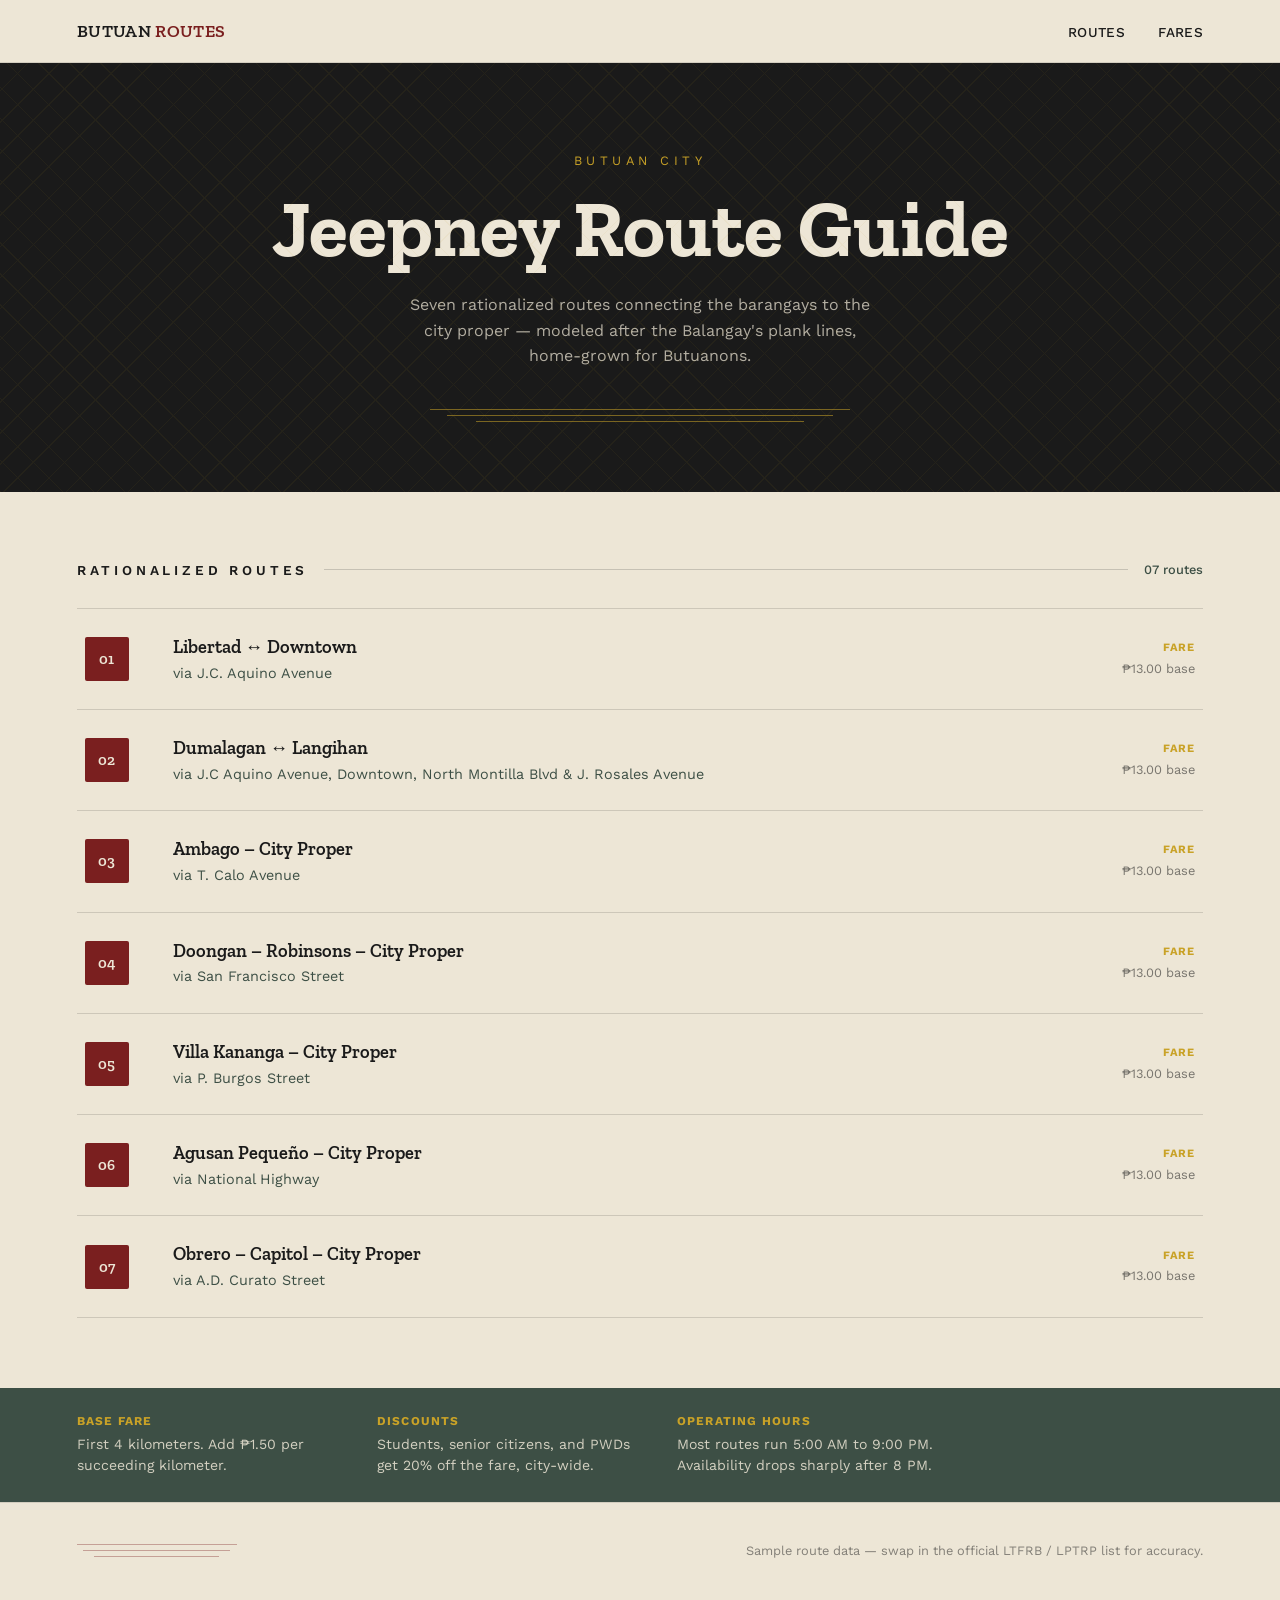
==== index.html @ 99d64521 "Update route info and directions Refresh the homepage and route pages with corrected route names, ro" ====
<!DOCTYPE html>
<html lang="en">
<head>
<meta charset="UTF-8">
<meta name="viewport" content="width=device-width, initial-scale=1.0">
<title>Butuan City — Jeepney Route Guide</title>
<link rel="preconnect" href="https://fonts.googleapis.com">
<link rel="preconnect" href="https://fonts.gstatic.com" crossorigin>
<link href="https://fonts.googleapis.com/css2?family=Zilla+Slab:wght@400;500;600;700&family=Work+Sans:wght@400;500;600&display=swap" rel="stylesheet">
<link rel="stylesheet" href="assets/style.css">
</head>
<body>

<header>
  <div class="brand">BUTUAN <span>ROUTES</span></div>
  <nav>
    <a href="#routes">Routes</a>
    <a href="#fares">Fares</a>
  </nav>
</header>

<section class="hero">
  <div class="weave"></div>
  <div class="eyebrow">Butuan City</div>
  <h1>Jeepney Route Guide</h1>
  <p>Seven rationalized routes connecting the barangays to the city proper — modeled after the Balangay's plank lines, home-grown for Butuanons.</p>
  <div class="plank-lines"><span></span><span></span><span></span></div>
</section>

<div class="section-label">
  <h2>Rationalized Routes</h2>
  <div class="rule"></div>
  <div class="count">07 routes</div>
</div>

<section class="routes" id="routes">
  <div class="route-list">

    <a class="route" href="routes/route-01.html">
      <div class="route-tag">01</div>
      <div class="route-name">Libertad ↔ Downtown
        <span class="via">via J.C. Aquino Avenue</span>
      </div>
      <div class="route-meta"><strong>Fare</strong>₱13.00 base</div>
    </a>

    <a class="route" href="routes/route-02.html">
      <div class="route-tag">02</div>
      <div class="route-name">Dumalagan ↔ Langihan
        <span class="via">via J.C Aquino Avenue, Downtown, North Montilla Blvd & J. Rosales Avenue</span>
      </div>
      <div class="route-meta"><strong>Fare</strong>₱13.00 base</div>
    </a>

    <div class="route">
      <div class="route-tag">03</div>
      <div class="route-name">Ambago – City Proper
        <span class="via">via T. Calo Avenue</span>
      </div>
      <div class="route-meta"><strong>Fare</strong>₱13.00 base</div>
    </div>

    <div class="route">
      <div class="route-tag">04</div>
      <div class="route-name">Doongan – Robinsons – City Proper
        <span class="via">via San Francisco Street</span>
      </div>
      <div class="route-meta"><strong>Fare</strong>₱13.00 base</div>
    </div>

    <div class="route">
      <div class="route-tag">05</div>
      <div class="route-name">Villa Kananga – City Proper
        <span class="via">via P. Burgos Street</span>
      </div>
      <div class="route-meta"><strong>Fare</strong>₱13.00 base</div>
    </div>

    <div class="route">
      <div class="route-tag">06</div>
      <div class="route-name">Agusan Pequeño – City Proper
        <span class="via">via National Highway</span>
      </div>
      <div class="route-meta"><strong>Fare</strong>₱13.00 base</div>
    </div>

    <div class="route">
      <div class="route-tag">07</div>
      <div class="route-name">Obrero – Capitol – City Proper
        <span class="via">via A.D. Curato Street</span>
      </div>
      <div class="route-meta"><strong>Fare</strong>₱13.00 base</div>
    </div>

  </div>
</section>

<section class="note-strip" id="fares">
  <div class="item">
    <strong>Base fare</strong>
    <p>First 4 kilometers. Add ₱1.50 per succeeding kilometer.</p>
  </div>
  <div class="item">
    <strong>Discounts</strong>
    <p>Students, senior citizens, and PWDs get 20% off the fare, city-wide.</p>
  </div>
  <div class="item">
    <strong>Operating hours</strong>
    <p>Most routes run 5:00 AM to 9:00 PM. Availability drops sharply after 8 PM.</p>
  </div>
</section>

<footer>
  <div class="plank-lines"><span></span><span></span><span></span></div>
  <p>Sample route data — swap in the official LTFRB / LPTRP list for accuracy.</p>
</footer>

</body>
</html>
---- assets/style.css ----
:root {
    --red: #7A1F1F;
    --gold: #C9A227;
    --black: #1A1A1A;
    --moss: #3D4F45;
    --cream: #EDE6D6;
    --cream-dim: #E3DAC6;
  }

  * { margin: 0; padding: 0; box-sizing: border-box; }

  html { scroll-behavior: smooth; }

  body {
    background: var(--cream);
    color: var(--black);
    font-family: 'Work Sans', sans-serif;
    -webkit-font-smoothing: antialiased;
  }

  h1, h2, h3 {
    font-family: 'Zilla Slab', serif;
  }

  /* ---------- plank line motif ---------- */
  .plank-lines {
    display: flex;
    flex-direction: column;
    gap: 5px;
    width: 100%;
  }
  .plank-lines span {
    display: block;
    height: 1px;
    background: currentColor;
    opacity: 0.35;
  }
  .plank-lines span:nth-child(2) { width: 92%; margin-left: 4%; }
  .plank-lines span:nth-child(3) { width: 78%; margin-left: 11%; }

  /* ---------- header ---------- */
  header {
    padding: 20px 6vw;
    display: flex;
    justify-content: space-between;
    align-items: center;
    border-bottom: 1px solid rgba(26,26,26,0.12);
  }
  .brand {
    font-family: 'Zilla Slab', serif;
    font-weight: 600;
    font-size: 1.1rem;
    letter-spacing: 0.02em;
  }
  .brand span { color: var(--red); }
  nav a {
    color: var(--black);
    text-decoration: none;
    font-size: 0.85rem;
    font-weight: 500;
    margin-left: 28px;
    letter-spacing: 0.03em;
    text-transform: uppercase;
  }

  /* ---------- hero ---------- */
  .hero {
    background: var(--black);
    color: var(--cream);
    padding: 90px 6vw 70px;
    text-align: center;
    position: relative;
    overflow: hidden;
  }
  .eyebrow {
    font-size: 0.8rem;
    letter-spacing: 0.35em;
    text-transform: uppercase;
    color: var(--gold);
    margin-bottom: 18px;
  }
  .hero h1 {
    font-size: clamp(2.4rem, 7vw, 5rem);
    font-weight: 700;
    line-height: 1.05;
    margin-bottom: 22px;
  }
  .hero p {
    max-width: 480px;
    margin: 0 auto 40px;
    color: rgba(237,230,214,0.72);
    font-size: 1rem;
    line-height: 1.6;
  }
  .hero .plank-lines {
    max-width: 420px;
    margin: 0 auto;
    color: var(--gold);
  }
  .hero .plank-lines span { opacity: 0.55; }

  /* subtle woven-pattern accent, drawn not photographed */
  .weave {
    position: absolute;
    inset: 0;
    opacity: 0.06;
    background-image: repeating-linear-gradient(45deg, var(--gold) 0, var(--gold) 1px, transparent 1px, transparent 22px),
                       repeating-linear-gradient(-45deg, var(--gold) 0, var(--gold) 1px, transparent 1px, transparent 22px);
    pointer-events: none;
  }

  /* ---------- section label ---------- */
  .section-label {
    display: flex;
    align-items: center;
    gap: 16px;
    padding: 0 6vw;
    margin: 70px 0 30px;
  }
  .section-label h2 {
    font-size: 0.85rem;
    letter-spacing: 0.28em;
    text-transform: uppercase;
    font-family: 'Work Sans', sans-serif;
    font-weight: 600;
    color: var(--black);
    white-space: nowrap;
  }
  .section-label .rule {
    height: 1px;
    background: rgba(26,26,26,0.18);
    flex: 1;
  }
  .section-label .count {
    font-size: 0.8rem;
    color: var(--moss);
    font-weight: 500;
    white-space: nowrap;
  }

  /* ---------- routes ---------- */
  .routes {
    padding: 0 6vw 30px;
  }
  .route-list {
    border-top: 1px solid rgba(26,26,26,0.15);
  }
  .route {
    display: grid;
    grid-template-columns: 64px 1fr auto;
    gap: 24px;
    align-items: center;
    padding: 26px 8px;
    border-bottom: 1px solid rgba(26,26,26,0.15);
    transition: background 0.15s ease;
    text-decoration: none;
    color: inherit;
  }
  .route:hover { background: rgba(122,31,31,0.04); }
  .route:hover .route-name { color: var(--red); }
  .route-tag {
    background: var(--red);
    color: var(--cream);
    font-family: 'Zilla Slab', serif;
    font-weight: 600;
    font-size: 0.95rem;
    width: 44px;
    height: 44px;
    display: flex;
    align-items: center;
    justify-content: center;
    border-radius: 2px;
  }
  .route-name {
    font-family: 'Zilla Slab', serif;
    font-size: 1.15rem;
    font-weight: 600;
    line-height: 1.35;
  }
  .route-name .via {
    font-family: 'Work Sans', sans-serif;
    font-weight: 400;
    font-size: 0.9rem;
    color: var(--moss);
    display: block;
    margin-top: 4px;
  }
  .route-meta {
    text-align: right;
    font-size: 0.8rem;
    color: rgba(26,26,26,0.55);
    line-height: 1.5;
    white-space: nowrap;
  }
  .route-meta strong {
    color: var(--gold);
    display: block;
    font-size: 0.7rem;
    letter-spacing: 0.08em;
    text-transform: uppercase;
    margin-bottom: 2px;
  }

  @media (max-width: 640px) {
    .route { grid-template-columns: 48px 1fr; }
    .route-meta { grid-column: 2; text-align: left; margin-top: 6px; }
  }

  /* ---------- fare note strip ---------- */
  .note-strip {
    background: var(--moss);
    color: var(--cream);
    padding: 26px 6vw;
    margin-top: 40px;
    display: flex;
    gap: 40px;
    flex-wrap: wrap;
  }
  .note-strip .item { max-width: 260px; }
  .note-strip .item strong {
    display: block;
    color: var(--gold);
    font-size: 0.75rem;
    letter-spacing: 0.1em;
    text-transform: uppercase;
    margin-bottom: 6px;
  }
  .note-strip .item p {
    font-size: 0.88rem;
    line-height: 1.5;
    color: rgba(237,230,214,0.85);
  }

  /* ---------- footer ---------- */
  footer {
    padding: 40px 6vw 50px;
    display: flex;
    justify-content: space-between;
    align-items: center;
    flex-wrap: wrap;
    gap: 12px;
    border-top: 1px solid rgba(26,26,26,0.12);
  }
  footer .plank-lines { max-width: 160px; color: var(--red); }
  footer p {
    font-size: 0.8rem;
    color: rgba(26,26,26,0.5);
  }

  :focus-visible {
    outline: 2px solid var(--red);
    outline-offset: 2px;
  }

  @media (prefers-reduced-motion: reduce) {
    html { scroll-behavior: auto; }
  }
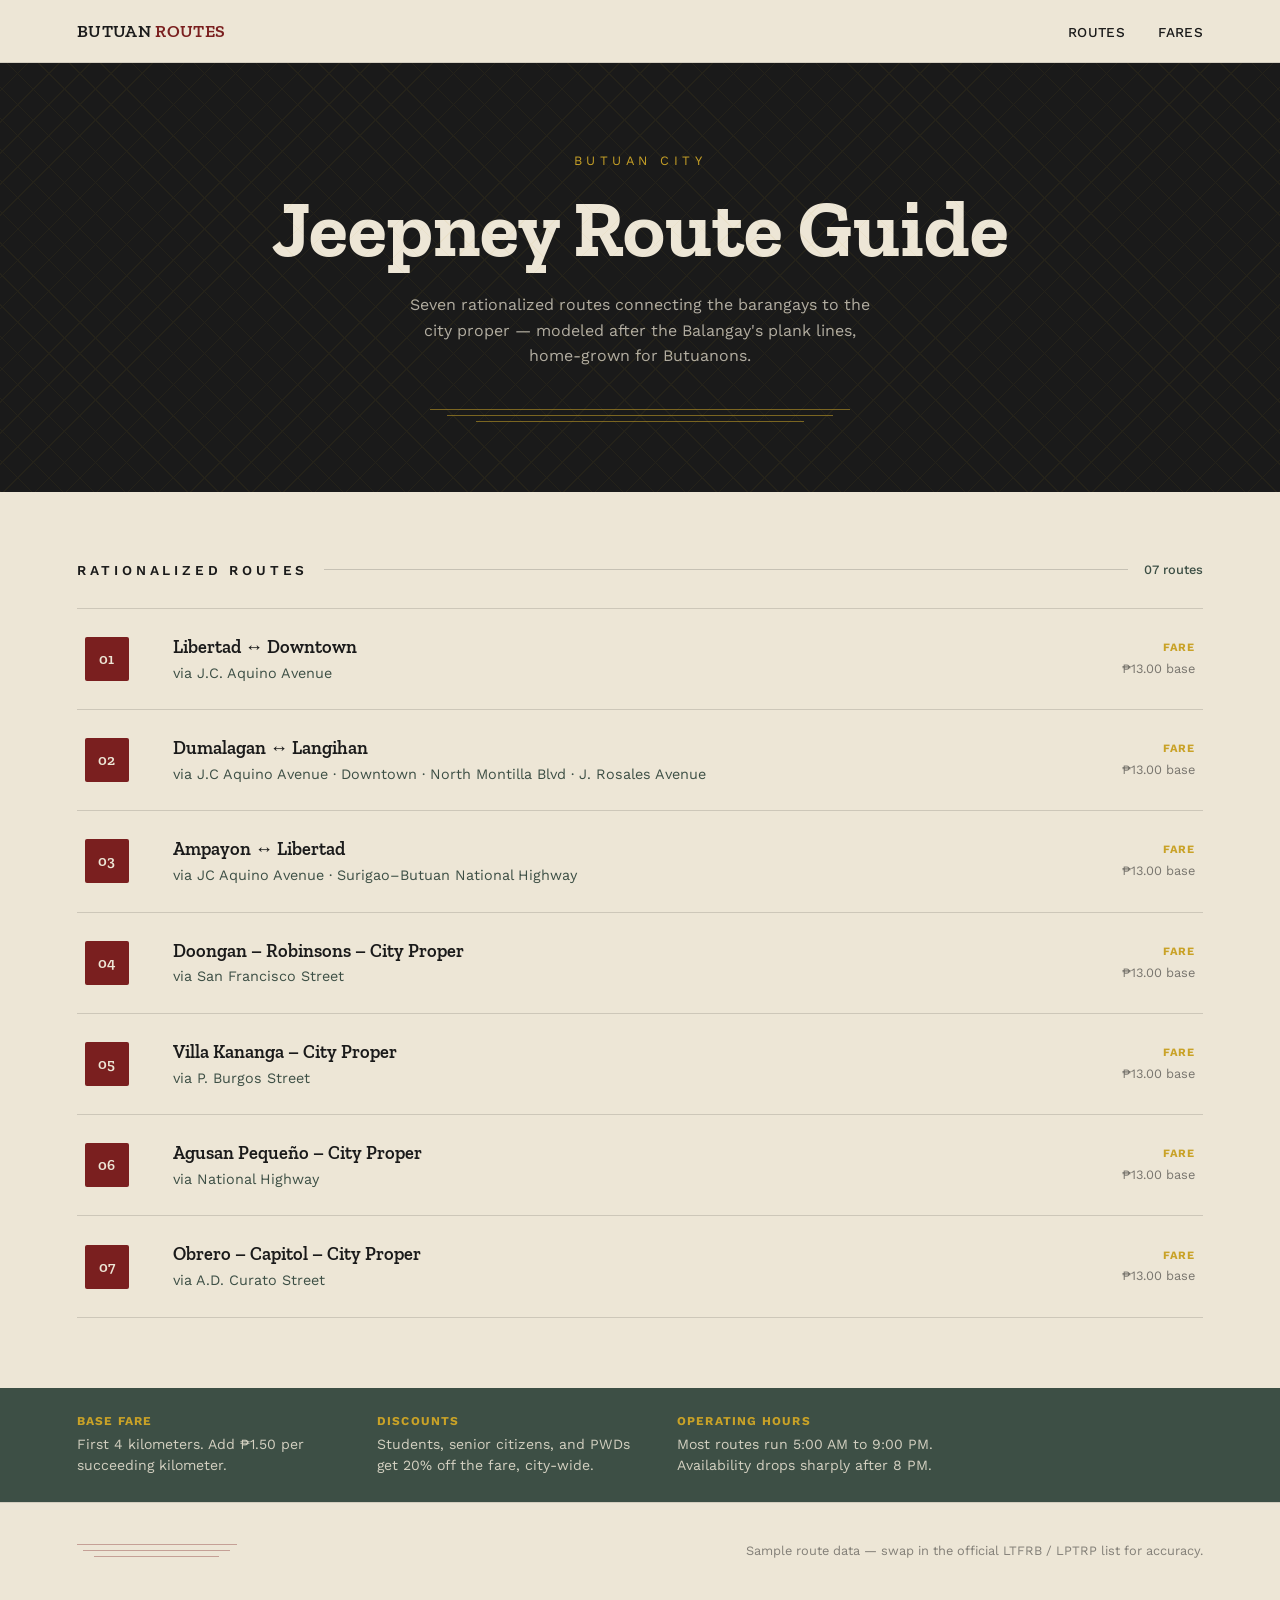
==== commit 3dff7e42: "Add Route 03 and update route listings Adds the new Route 03 page and homepage card, updates the Rou" ====
--- a/index.html
+++ b/index.html
@@ -47,18 +47,18 @@
     <a class="route" href="routes/route-02.html">
       <div class="route-tag">02</div>
       <div class="route-name">Dumalagan ↔ Langihan
-        <span class="via">via J.C Aquino Avenue, Downtown, North Montilla Blvd & J. Rosales Avenue</span>
+        <span class="via">via J.C Aquino Avenue · Downtown · North Montilla Blvd · J. Rosales Avenue</span>
       </div>
       <div class="route-meta"><strong>Fare</strong>₱13.00 base</div>
     </a>
 
-    <div class="route">
+    <a class="route" href="routes/route-03.html">
       <div class="route-tag">03</div>
-      <div class="route-name">Ambago – City Proper
-        <span class="via">via T. Calo Avenue</span>
+      <div class="route-name">Ampayon ↔ Libertad
+        <span class="via">via JC Aquino Avenue · Surigao–Butuan National Highway</span>
       </div>
       <div class="route-meta"><strong>Fare</strong>₱13.00 base</div>
-    </div>
+    </a>
 
     <div class="route">
       <div class="route-tag">04</div>
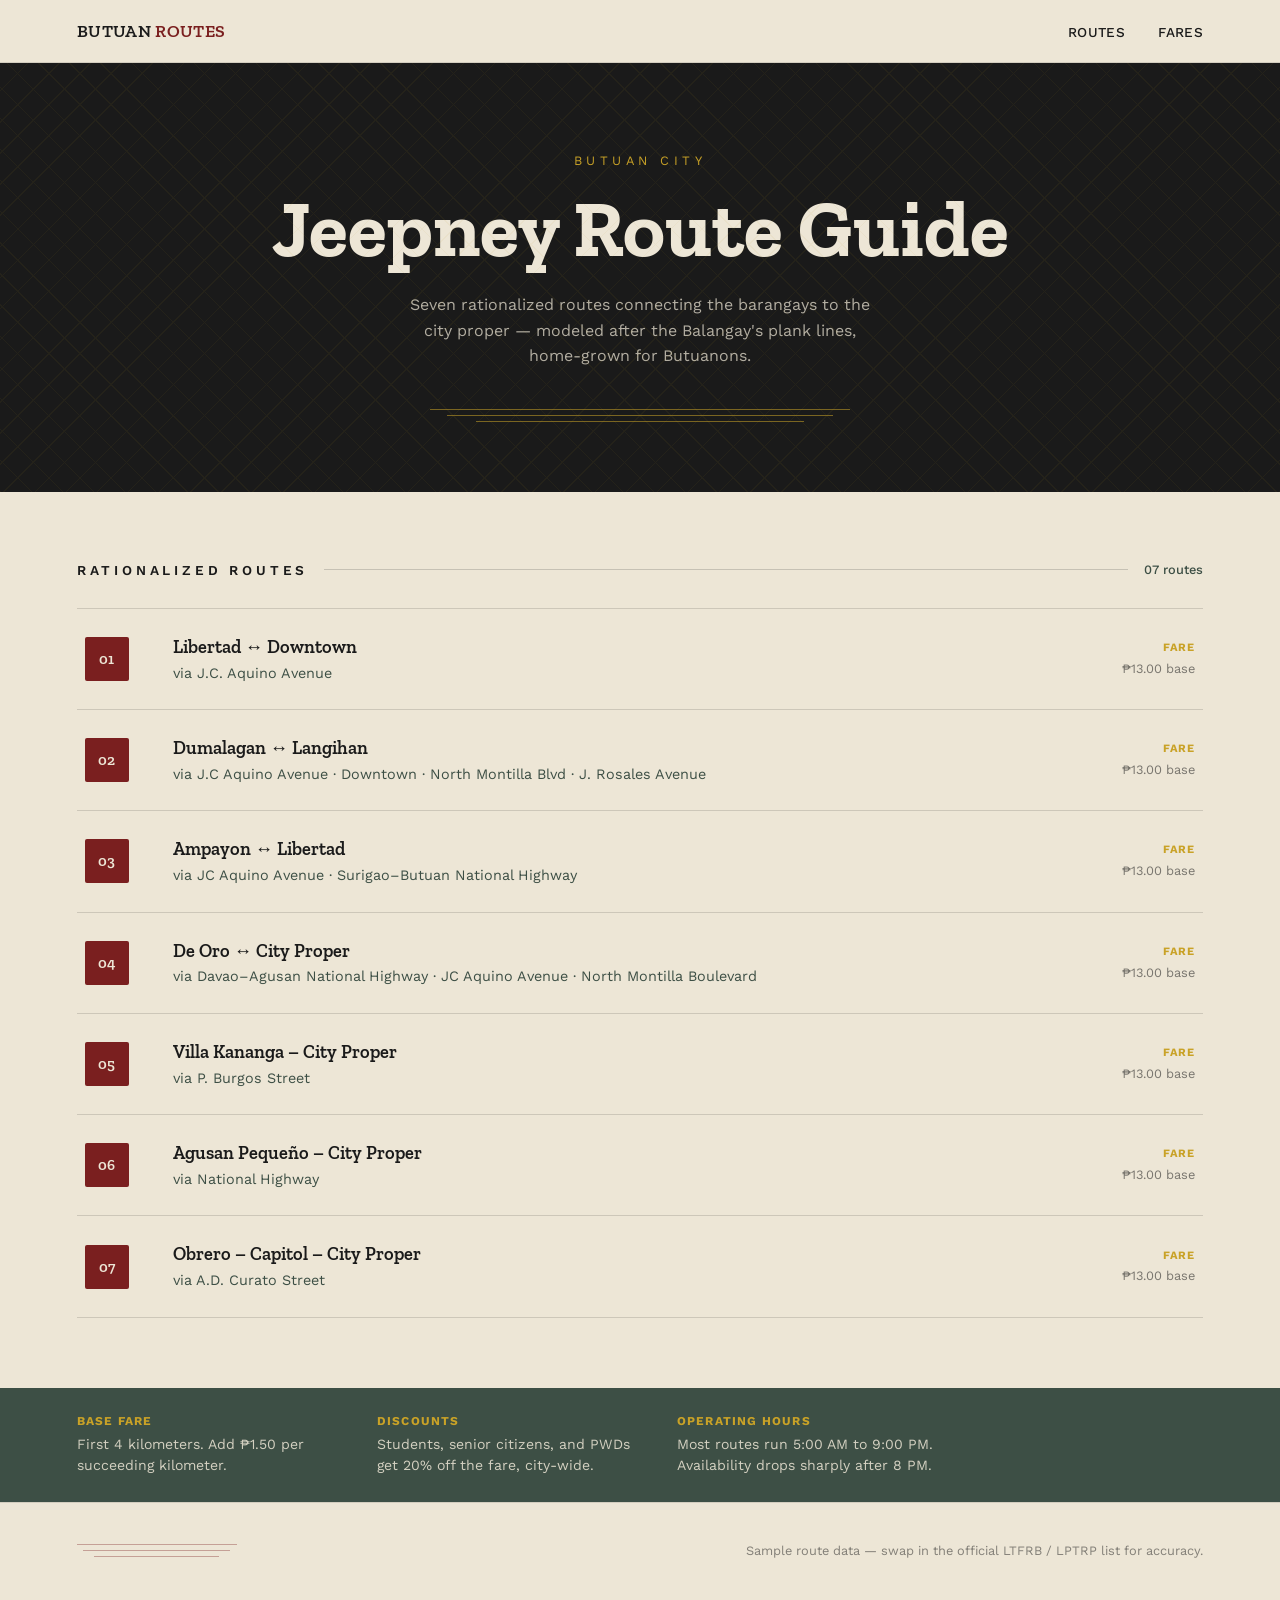
==== commit 77b379ad: "Add Route 04 details and update index link This change adds a dedicated Route 04 page with stop list" ====
--- a/index.html
+++ b/index.html
@@ -60,13 +60,13 @@
       <div class="route-meta"><strong>Fare</strong>₱13.00 base</div>
     </a>
 
-    <div class="route">
+    <a class="route" href="routes/route-04.html">
       <div class="route-tag">04</div>
-      <div class="route-name">Doongan – Robinsons – City Proper
-        <span class="via">via San Francisco Street</span>
+      <div class="route-name">De Oro ↔ City Proper
+        <span class="via">via Davao–Agusan National Highway · JC Aquino Avenue · North Montilla Boulevard</span>
       </div>
       <div class="route-meta"><strong>Fare</strong>₱13.00 base</div>
-    </div>
+    </a>
 
     <div class="route">
       <div class="route-tag">05</div>
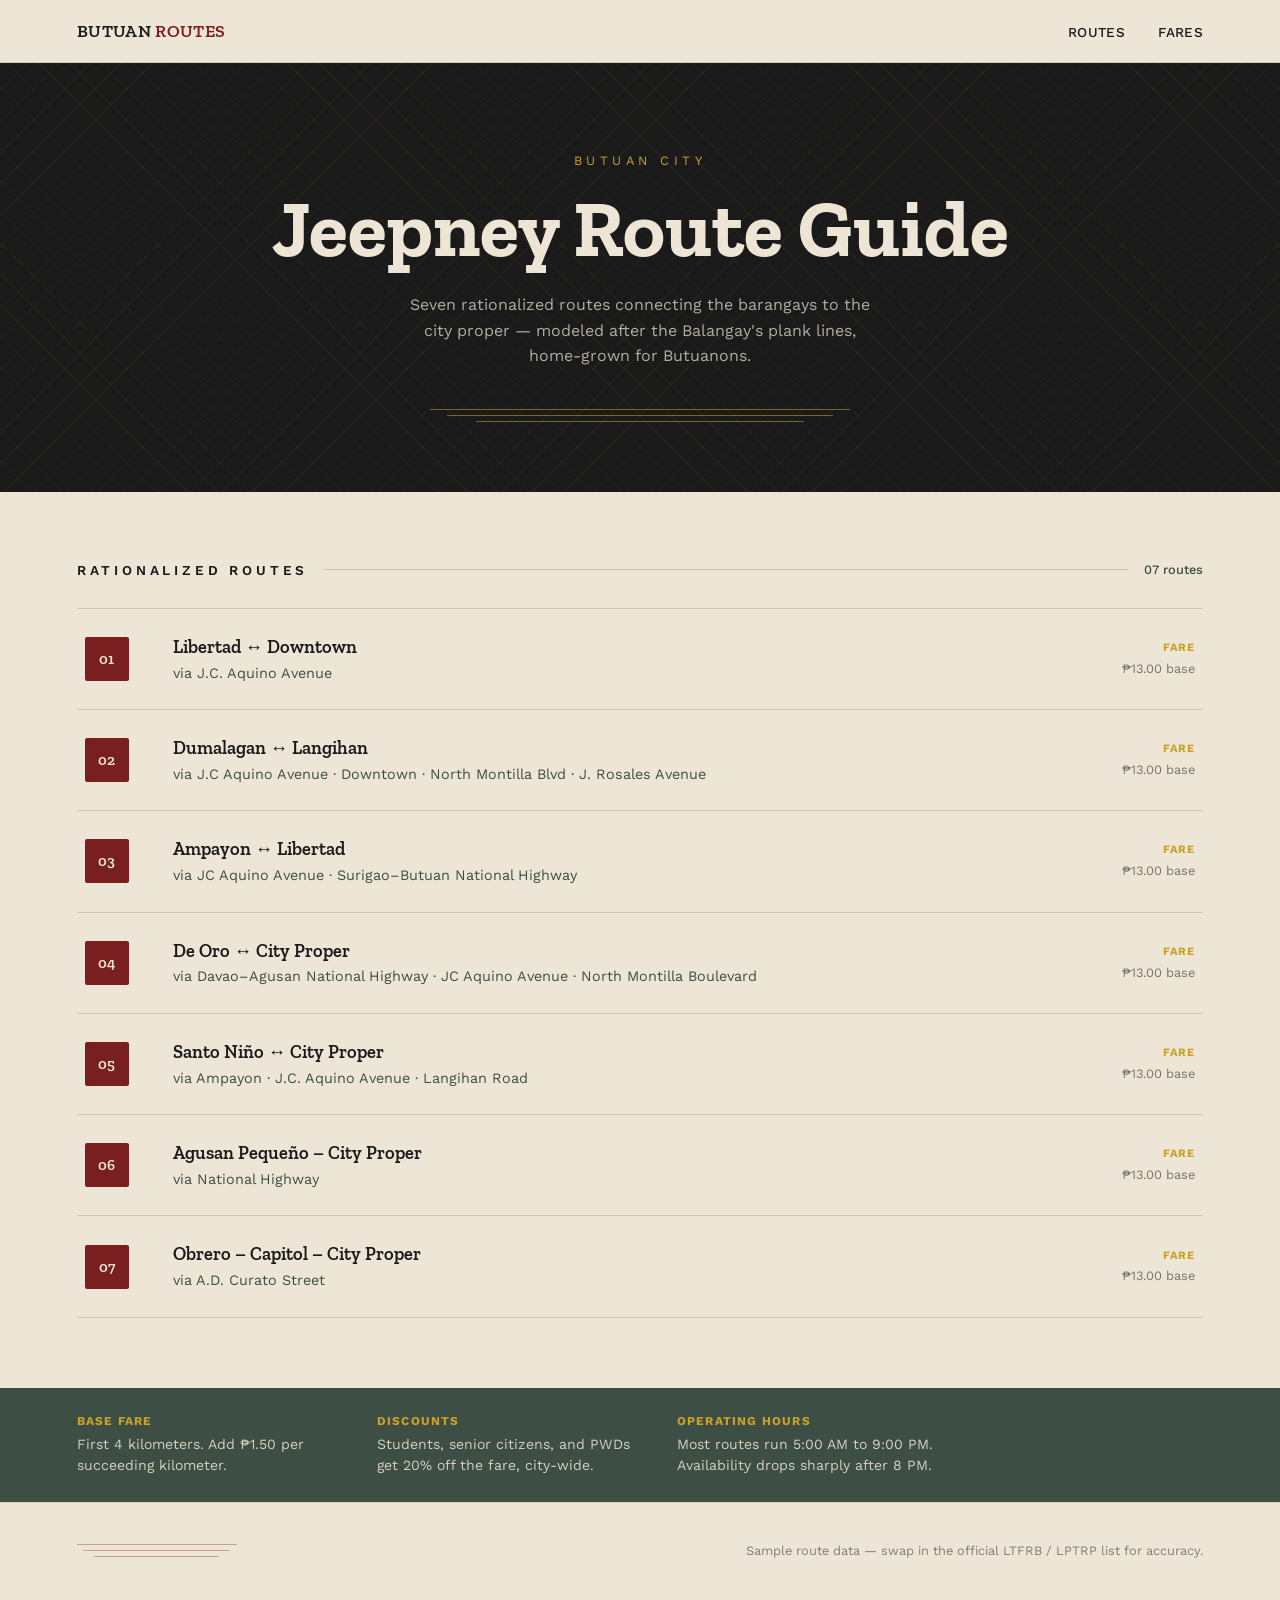
==== commit 49f90d33: "Add Route 05 page and link from index Add a new route detail page routes/route-05.html for Route 05 " ====
--- a/index.html
+++ b/index.html
@@ -68,13 +68,13 @@
       <div class="route-meta"><strong>Fare</strong>₱13.00 base</div>
     </a>
 
-    <div class="route">
+    <a class="route" href="routes/route-05.html">
       <div class="route-tag">05</div>
-      <div class="route-name">Villa Kananga – City Proper
-        <span class="via">via P. Burgos Street</span>
+      <div class="route-name">Santo Niño ↔ City Proper
+        <span class="via">via Ampayon · J.C. Aquino Avenue · Langihan Road</span>
       </div>
       <div class="route-meta"><strong>Fare</strong>₱13.00 base</div>
-    </div>
+    </a>
 
     <div class="route">
       <div class="route-tag">06</div>
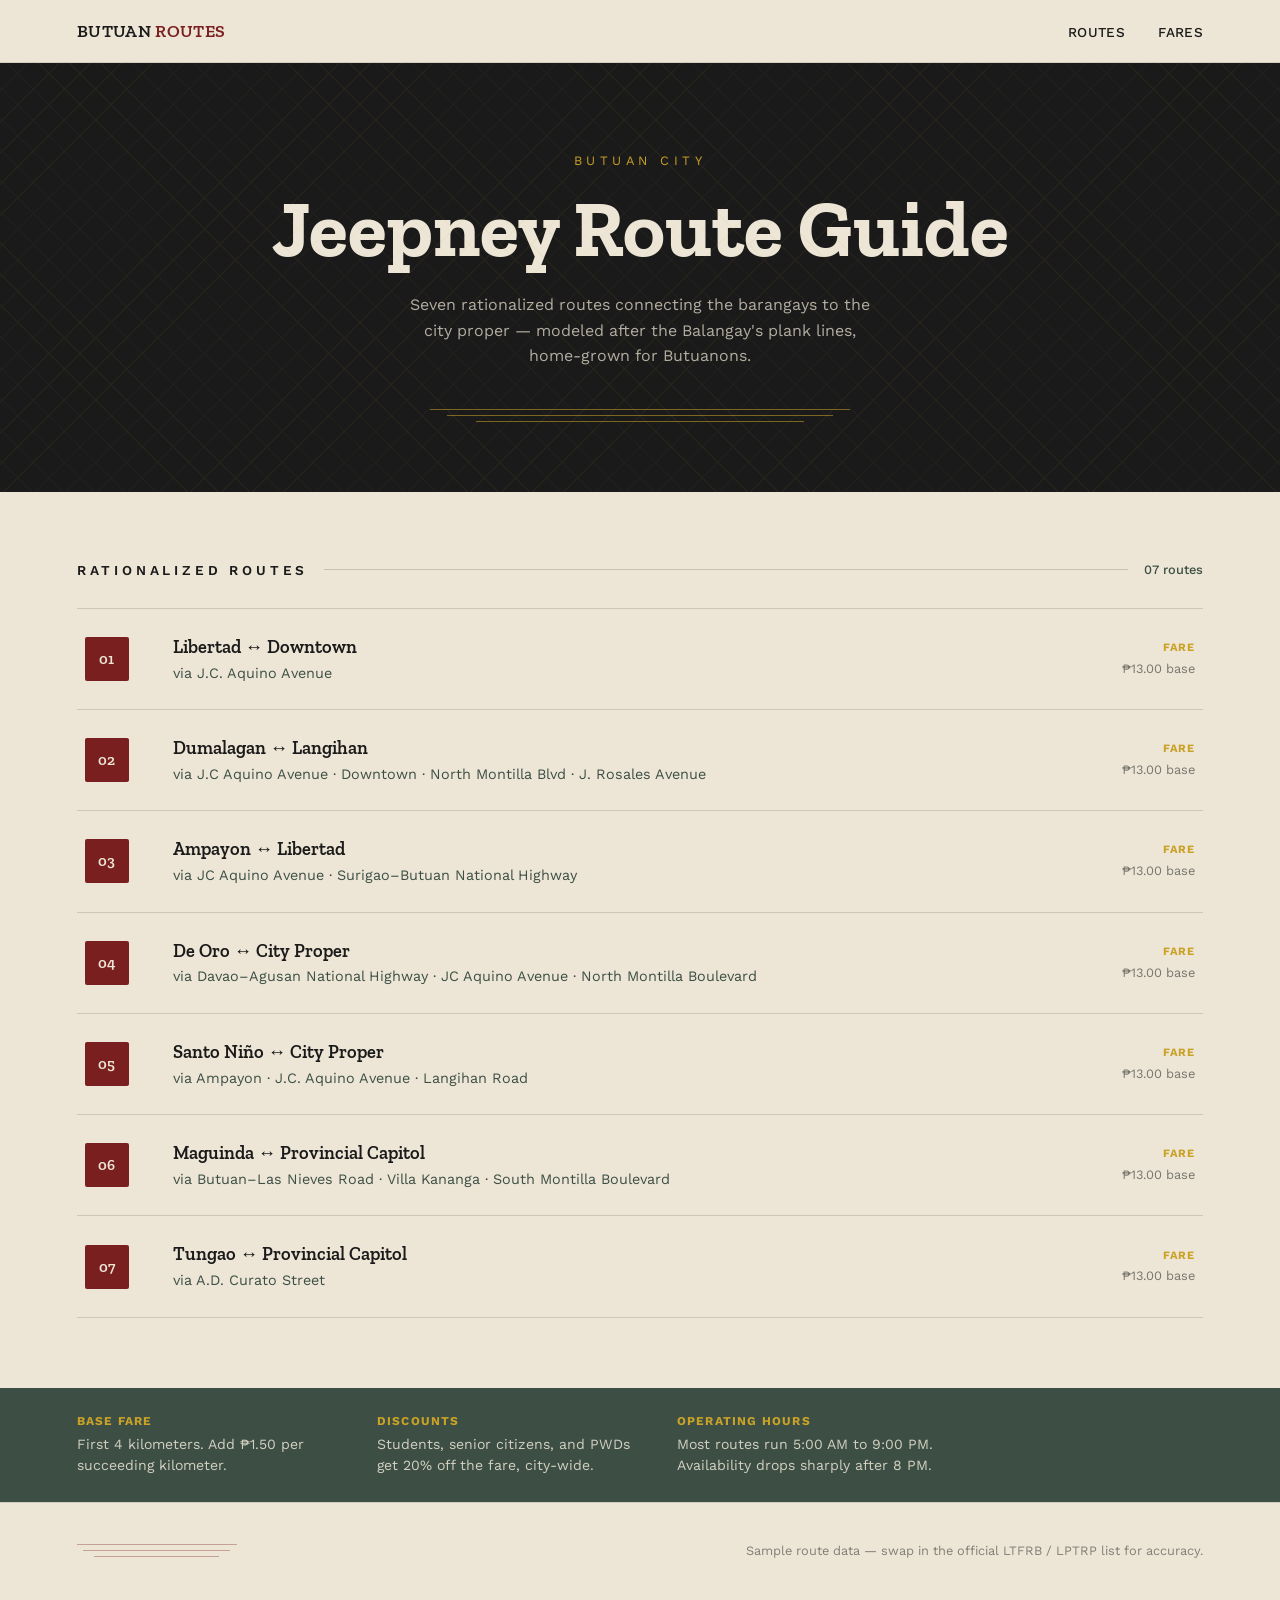
==== commit 6010bb86: "Add Route 06 and refresh route pages This commit adds the new Route 06 page and links it from the ma" ====
--- a/index.html
+++ b/index.html
@@ -76,21 +76,21 @@
       <div class="route-meta"><strong>Fare</strong>₱13.00 base</div>
     </a>
 
-    <div class="route">
+    <a class="route" href="routes/route-06.html">
       <div class="route-tag">06</div>
-      <div class="route-name">Agusan Pequeño – City Proper
-        <span class="via">via National Highway</span>
+      <div class="route-name">Maguinda ↔ Provincial Capitol
+        <span class="via">via Butuan–Las Nieves Road · Villa Kananga · South Montilla Boulevard</span>
       </div>
       <div class="route-meta"><strong>Fare</strong>₱13.00 base</div>
-    </div>
+    </a>
 
-    <div class="route">
+    <a class="route">
       <div class="route-tag">07</div>
-      <div class="route-name">Obrero – Capitol – City Proper
+      <div class="route-name">Tungao ↔ Provincial Capitol
         <span class="via">via A.D. Curato Street</span>
       </div>
       <div class="route-meta"><strong>Fare</strong>₱13.00 base</div>
-    </div>
+    </a>
 
   </div>
 </section>
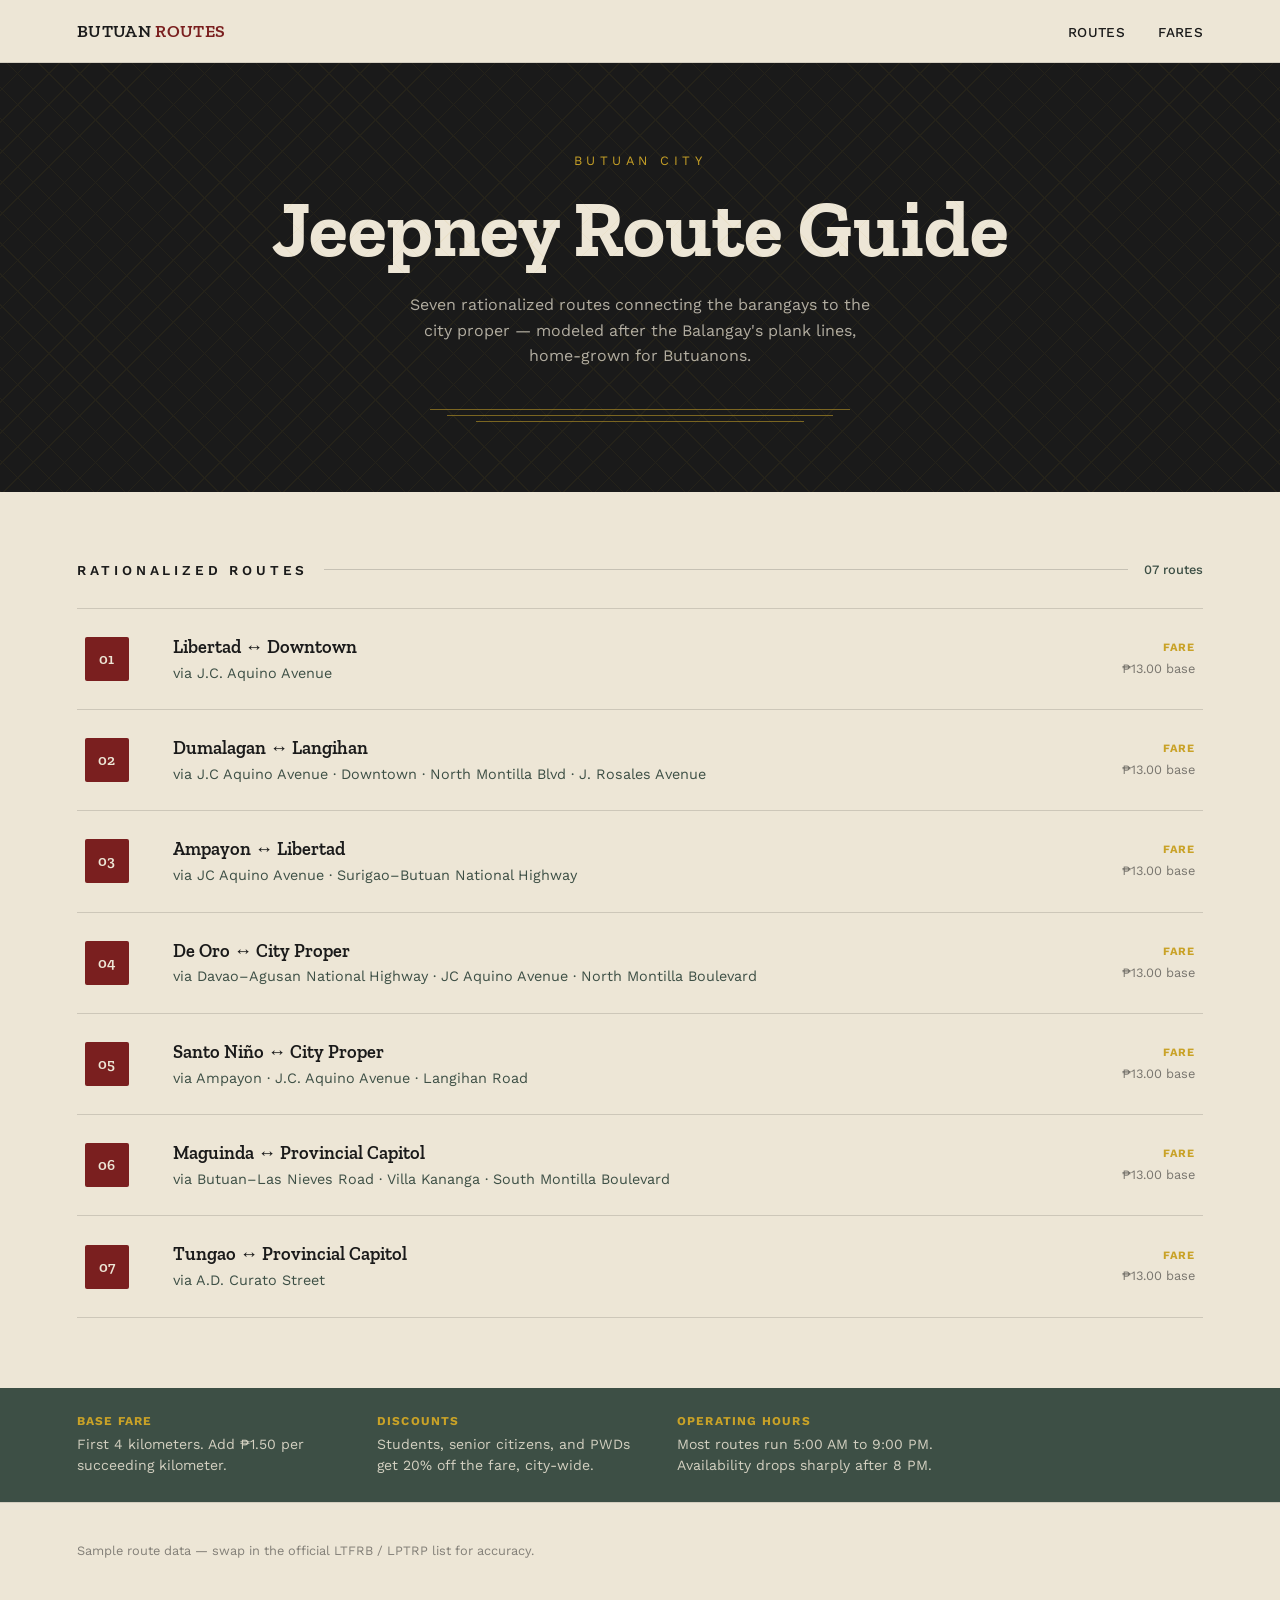
==== commit fe2441d1: "Remove decorative footer lines This commit removes the decorative plank-line divider from the footer" ====
--- a/index.html
+++ b/index.html
@@ -84,7 +84,7 @@
       <div class="route-meta"><strong>Fare</strong>₱13.00 base</div>
     </a>
 
-    <a class="route">
+    <a class="route" href="routes/route-07.html">
       <div class="route-tag">07</div>
       <div class="route-name">Tungao ↔ Provincial Capitol
         <span class="via">via A.D. Curato Street</span>
@@ -111,7 +111,6 @@
 </section>
 
 <footer>
-  <div class="plank-lines"><span></span><span></span><span></span></div>
   <p>Sample route data — swap in the official LTFRB / LPTRP list for accuracy.</p>
 </footer>
 
--- a/assets/style.css
+++ b/assets/style.css
@@ -156,8 +156,10 @@
     text-decoration: none;
     color: inherit;
   }
+  @media (hover: hover) {
   .route:hover { background: rgba(122,31,31,0.04); }
   .route:hover .route-name { color: var(--red); }
+  }
   .route-tag {
     background: var(--red);
     color: var(--cream);
@@ -202,9 +204,61 @@
   }
 
   @media (max-width: 640px) {
-    .route { grid-template-columns: 48px 1fr; }
-    .route-meta { grid-column: 2; text-align: left; margin-top: 6px; }
-  }
+    header {
+    padding: 14px 5vw;
+    flex-wrap: wrap;
+    gap: 8px 16px;
+  }
+  nav {
+    display: flex;
+    flex-wrap: wrap;
+    gap: 4px 16px;
+  }
+  nav a {
+    margin-left: 0;
+    padding: 10px 0;          /* ~44px tap target */
+    font-size: 0.8rem;
+  }
+
+  .hero { padding: 56px 5vw 48px; }
+  .hero p { font-size: 0.95rem; margin-bottom: 28px; }
+  .eyebrow { letter-spacing: 0.25em; font-size: 0.72rem; }
+
+  .section-label {
+    margin: 48px 0 20px;
+    gap: 12px;
+    padding: 0 5vw;
+  }
+  .section-label h2 {
+    white-space: normal;
+    letter-spacing: 0.18em;
+  }
+
+  .routes { padding: 0 5vw 20px; }
+  .route {
+    grid-template-columns: 44px 1fr;
+    gap: 6px 14px;
+    padding: 20px 0;
+  }
+  .route-name { font-size: 1.05rem; }
+  .route-meta {
+    grid-column: 2;
+    text-align: left;
+    white-space: normal;
+    font-size: 0.85rem;
+  }
+  .route-meta strong { font-size: 0.75rem; }
+
+  .note-strip {
+    flex-direction: column;
+    gap: 22px;
+    padding: 24px 5vw;
+  }
+  .note-strip .item { max-width: none; }
+
+  footer { padding: 32px 5vw 40px; text-align: center; }
+}
+
 
   /* ---------- fare note strip ---------- */
   .note-strip {
@@ -241,7 +295,6 @@
     gap: 12px;
     border-top: 1px solid rgba(26,26,26,0.12);
   }
-  footer .plank-lines { max-width: 160px; color: var(--red); }
   footer p {
     font-size: 0.8rem;
     color: rgba(26,26,26,0.5);
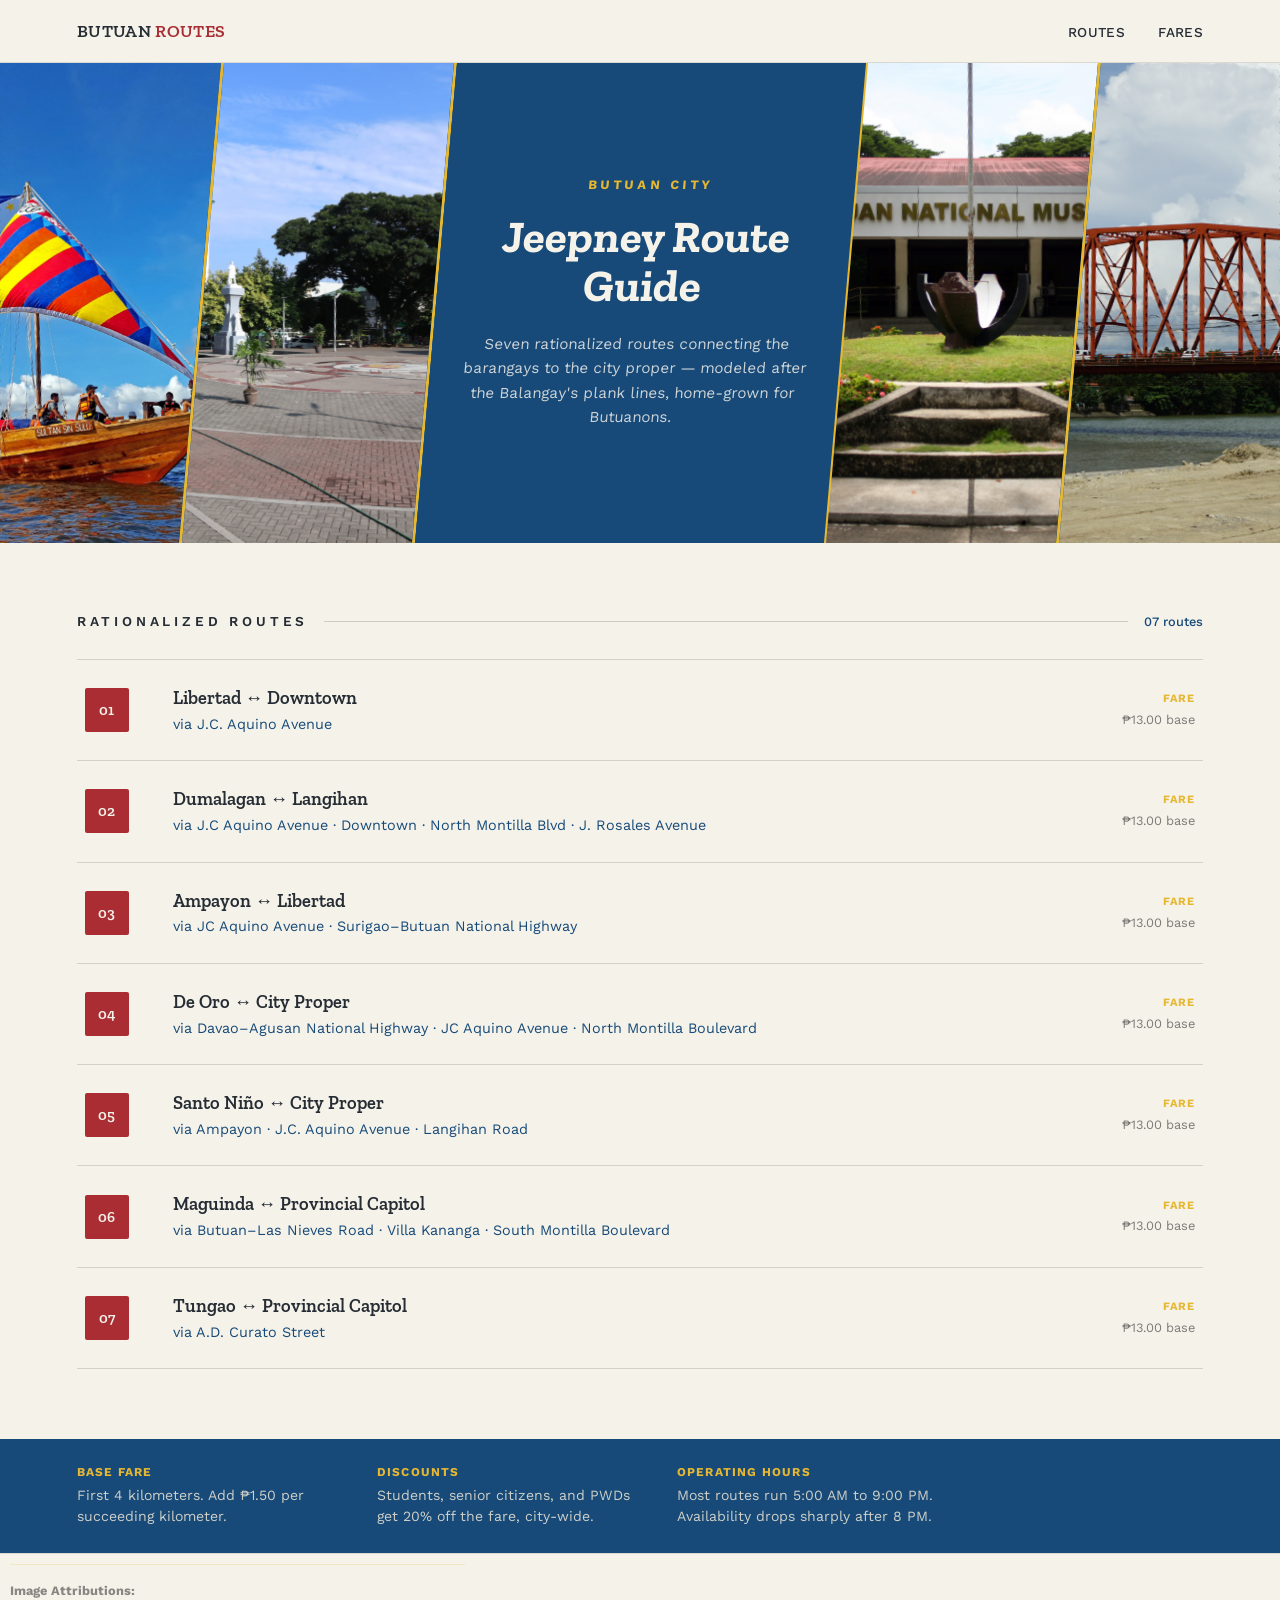
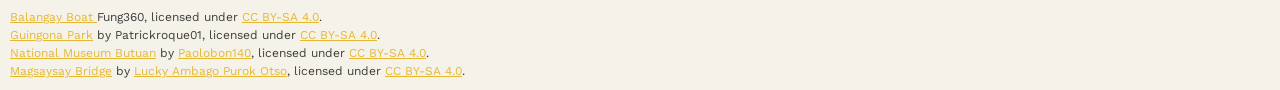
==== commit 5db841b6: "Add image hero and gallery credits Refresh the landing page with a multi-panel hero showcasing Butua" ====
--- a/index.html
+++ b/index.html
@@ -20,11 +20,17 @@
 </header>
 
 <section class="hero">
-  <div class="weave"></div>
-  <div class="eyebrow">Butuan City</div>
-  <h1>Jeepney Route Guide</h1>
-  <p>Seven rationalized routes connecting the barangays to the city proper — modeled after the Balangay's plank lines, home-grown for Butuanons.</p>
-  <div class="plank-lines"><span></span><span></span><span></span></div>
+  <div class="hero-strip">
+    <div class="panel"><img src="assets/images/Balangay_boat_with_Philippine_flag.webp" alt="balangay-boat" width="600" height="700"></div>
+    <div class="panel"><img src="assets/images/Guingona_Park_Butuan_(JC_Aquino_Avenue,_Butuan,_Agusan_Del_Norte;_08-23-2023).jpg" alt="guingona-park" width="600" height="700"></div>
+    <div class="panel panel-center"> 
+      <div class="eyebrow">Butuan City</div>
+      <h1>Jeepney Route Guide</h1>
+      <p>Seven rationalized routes connecting the barangays to the city proper — modeled after the Balangay's plank lines, home-grown for Butuanons.</p>
+    </div>
+    <div class="panel"><img src="assets/images/Butuan_National_Museum_(Butuan,_Mindanao).jpg" alt="butuan-national-musem" width="600" height="700"></div>
+    <div class="panel"><img src="assets/images/Magsaysay_Bridge_(Full).jpg" alt="magsaysay-bridge" width="600" height="700"></div>
+  </div>
 </section>
 
 <div class="section-label">
@@ -111,8 +117,30 @@
 </section>
 
 <footer>
-  <p>Sample route data — swap in the official LTFRB / LPTRP list for accuracy.</p>
+  <div class="footer-credits">
+    <p><strong>Image Attributions:</strong></p>
+    <ul class="credits-list">
+      <li>
+        <a href="https://commons.wikimedia.org/wiki/File:Balangay_boat_with_Philippine_flag.jpg#Licensing" target="_blank" rel="noopener">Balangay Boat </a> Fung360, 
+        licensed under <a href="https://creativecommons.org/licenses/by-sa/4.0/" target="_blank" rel="noopener">CC BY-SA 4.0</a>.
+      </li>
+      <li>
+        <a href="https://commons.wikimedia.org/wiki/File:Guingona_Park_Butuan_(JC_Aquino_Avenue,_Butuan,_Agusan_Del_Norte;_08-23-2023).jpg" target="_blank" rel="noopener">Guingona Park</a> 
+        by Patrickroque01, 
+        licensed under <a href="https://creativecommons.org/licenses/by-sa/4.0/" target="_blank" rel="noopener">CC BY-SA 4.0</a>.
+      </li>
+      <li>
+        <a href="https://commons.wikimedia.org/wiki/File:Butuan_National_Museum_(Butuan,_Mindanao).jpg" target="_blank" rel="noopener">National Museum Butuan</a> 
+        by <a href="https://commons.wikimedia.org/wiki/User:Paolobon140" target="_blank" rel="noopener">Paolobon140</a>, 
+        licensed under <a href="https://creativecommons.org/licenses/by-sa/4.0/" target="_blank" rel="noopener">CC BY-SA 4.0</a>.
+      </li>
+      <li>
+        <a href="https://commons.wikimedia.org/wiki/File:Magsaysay_Bridge_(Full).jpg" target="_blank" rel="noopener">Magsaysay Bridge</a> 
+        by <a href="https://commons.wikimedia.org/wiki/User:Lucky_Ambago_Purok_Otso" target="_blank" rel="noopener">Lucky Ambago Purok Otso</a>, 
+        licensed under <a href="https://creativecommons.org/licenses/by-sa/4.0/" target="_blank" rel="noopener">CC BY-SA 4.0</a>.
+      </li>
+    </ul>
+  </div>
 </footer>
-
 </body>
 </html>
--- a/assets/style.css
+++ b/assets/style.css
@@ -1,11 +1,14 @@
   :root {
-    --red: #7A1F1F;
-    --gold: #C9A227;
-    --black: #1A1A1A;
-    --moss: #3D4F45;
-    --cream: #EDE6D6;
-    --cream-dim: #E3DAC6;
-  }
+    --red: #A92D32;
+    --gold: #E6B832;
+    --black: #252C33;
+    --moss: #174A78;
+    --cream: #F5F2EA;
+    --cream-dim: #E8E3D8;
+
+    --boat-brown: #785039;
+    --surface: #FFFFFF;
+}
 
   * { margin: 0; padding: 0; box-sizing: border-box; }
 
@@ -62,42 +65,105 @@
     letter-spacing: 0.03em;
     text-transform: uppercase;
   }
-
-  /* ---------- hero ---------- */
-  .hero {
-    background: var(--black);
-    color: var(--cream);
-    padding: 90px 6vw 70px;
-    text-align: center;
-    position: relative;
-    overflow: hidden;
-  }
-  .eyebrow {
-    font-size: 0.8rem;
-    letter-spacing: 0.35em;
-    text-transform: uppercase;
-    color: var(--gold);
-    margin-bottom: 18px;
-  }
-  .hero h1 {
-    font-size: clamp(2.4rem, 7vw, 5rem);
-    font-weight: 700;
-    line-height: 1.05;
-    margin-bottom: 22px;
-  }
-  .hero p {
-    max-width: 480px;
-    margin: 0 auto 40px;
-    color: rgba(237,230,214,0.72);
-    font-size: 1rem;
-    line-height: 1.6;
-  }
-  .hero .plank-lines {
-    max-width: 420px;
-    margin: 0 auto;
-    color: var(--gold);
-  }
-  .hero .plank-lines span { opacity: 0.55; }
+/* ---------- hero ---------- */
+
+.hero {
+  --navy: #174A78;
+  --gold: #E6B832;
+  --cream: #F5F2EA;
+  --slant: -5deg; /* Adjust slant angle here */
+
+  position: relative;
+  overflow: hidden;
+  background: var(--navy);
+  color: var(--cream);
+  text-align: center;
+}
+
+.hero-strip {
+  display: flex;
+  min-height: 480px;
+  position: relative;
+  overflow: hidden;
+  /* Pull slightly outward so the outermost angled edges bleed out cleanly */
+  margin: 0 -30px; 
+}
+
+.panel {
+  position: relative;
+  flex: 1 1 0;
+  min-width: 0;
+  overflow: hidden;
+  transform: skewX(var(--slant));
+  border-right: 3px solid var(--gold);
+}
+
+.panel:last-child {
+  border-right: none;
+}
+
+/* Center text panel styling */
+.panel-center {
+  flex: 1.5 1 0; /* Give the text panel more width than the photo strips */
+  background: var(--navy);
+  display: flex;
+  flex-direction: column;
+  align-items: center;
+  justify-content: center;
+  padding: 44px 32px;
+}
+
+/* Counter-skew all content inside panels so images & text stay straight */
+.panel img,
+.panel .hero-content {
+  transform: skewX(calc(var(--slant) * -1));
+}
+
+.panel img {
+  display: block;
+  /* Widen image slightly to account for the counter-skew clipping */
+  width: calc(100% + 60px);
+  margin-left: -30px;
+  height: 100%;
+  min-height: 480px;
+  object-fit: cover;
+
+  image-rendering: auto;
+  transform: skewX(calc(var(--slant) * -1)) translateZ(0);
+  backface-visibility: hidden;
+}
+
+
+.hero-content {
+  max-width: 520px;
+  position: relative;
+  z-index: 2;
+}
+
+.eyebrow {
+  color: var(--gold);
+  letter-spacing: 0.28em;
+  text-transform: uppercase;
+  font-size: 0.8rem;
+  font-weight: 700;
+  margin-bottom: 20px;
+}
+
+.hero h1 {
+  color: var(--cream);
+  font-size: clamp(2rem, 3.5vw, 3.8rem);
+  font-weight: 700;
+  line-height: 1.1;
+  margin: 0 0 22px;
+}
+
+.hero p {
+  max-width: 440px;
+  margin: 0 auto;
+  color: rgba(245, 242, 234, 0.82);
+  font-size: 0.95rem;
+  line-height: 1.6;
+}
 
   /* subtle woven-pattern accent, drawn not photographed */
   .weave {
@@ -256,7 +322,9 @@
   }
   .note-strip .item { max-width: none; }
 
-  footer { padding: 32px 5vw 40px; text-align: center; }
+  footer { 
+    padding: 32px 5vw 40px; text-align: center; 
+  }
 }
 
 
@@ -287,7 +355,7 @@
 
   /* ---------- footer ---------- */
   footer {
-    padding: 40px 6vw 50px;
+    padding: 10px;
     display: flex;
     justify-content: space-between;
     align-items: center;
@@ -308,3 +376,22 @@
   @media (prefers-reduced-motion: reduce) {
     html { scroll-behavior: auto; }
   }
+
+  .footer-credits {
+    font-size: 0.75rem;
+    color: rgba(0, 0, 0, 0.75);
+    line-height: 1.5;
+    border-top: 1px solid rgba(230, 184, 50, 0.2);
+    padding-top: 1rem;
+  }
+
+  .credits-list {
+    list-style: none;
+    padding: 0;
+    margin: 0.5rem 0 0;
+  }
+
+  .credits-list a {
+    color: var(--gold);
+    text-decoration: underline;
+  }
